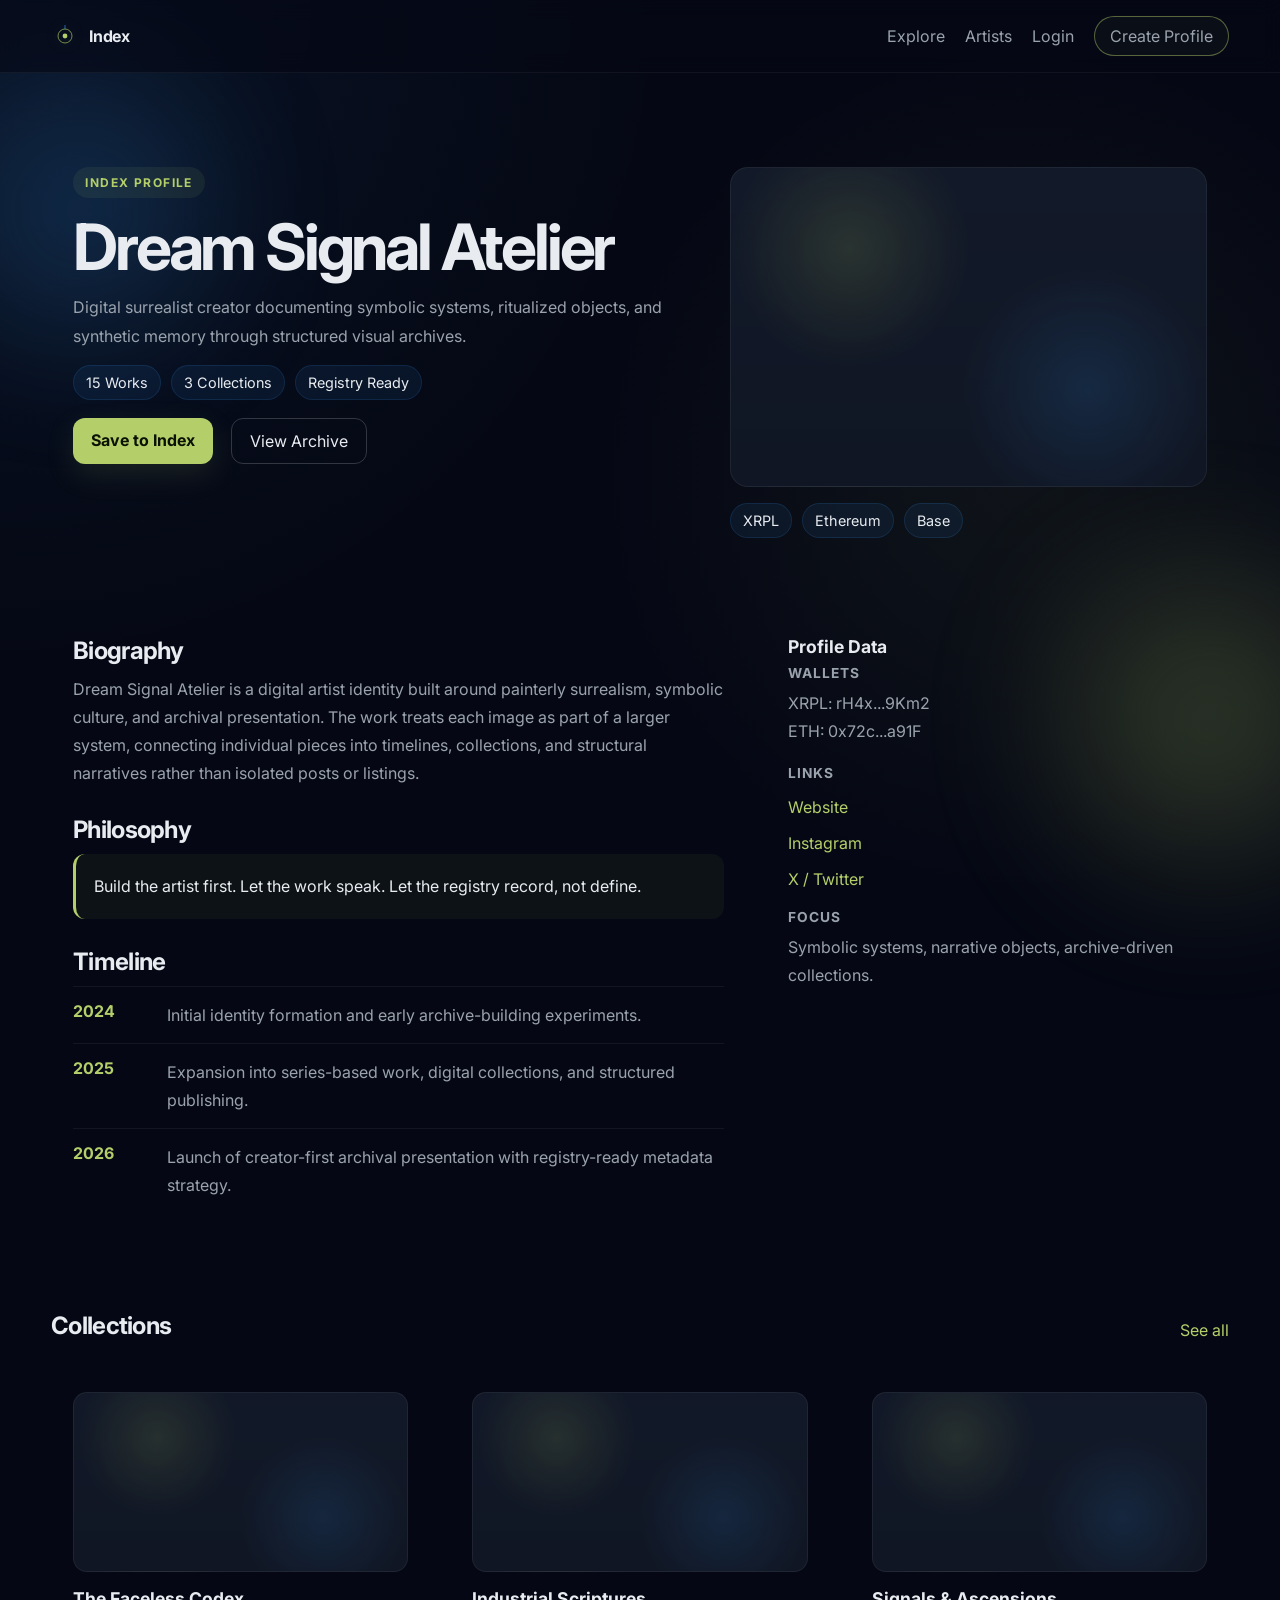
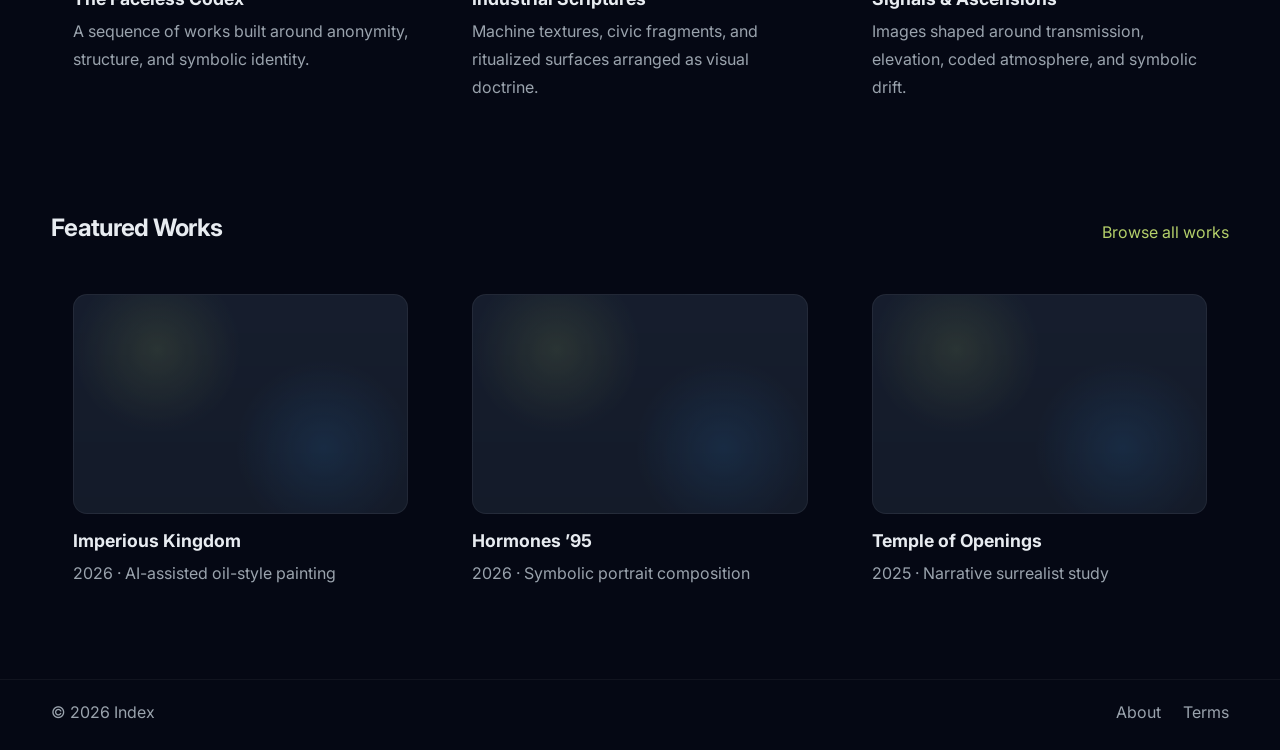
==== artist-profile.html @ c453631f "first commit" ====
<!DOCTYPE html>
<html lang="en">
<head>
  <meta charset="UTF-8" />
  <meta name="viewport" content="width=device-width, initial-scale=1.0"/>
  <title>Index — Artist Profile</title>
  <link rel="stylesheet" href="styles.css"/>
  <link href="https://fonts.googleapis.com/css2?family=Inter:wght@400;500;600;700;800&display=swap" rel="stylesheet">
</head>
<body>
  <div class="bg-orb bg-orb-1"></div>
  <div class="bg-orb bg-orb-2"></div>

  <header class="nav fade-in">
    <div class="container nav-inner">
      <div class="logo">
        <a href="index.html">
            <svg class="logo-mark" width="28" height="28" viewBox="0 0 64 64" fill="none">
            <circle cx="32" cy="32" r="16" stroke="#B4CF6A" stroke-width="1.5"/>
            <circle cx="32" cy="32" r="5.5" fill="#B4CF6A"/>
            <line x1="32" y1="8" x2="32" y2="15" stroke="#3A9DF7" stroke-width="1.5" stroke-linecap="round"/>
            </svg>
            <span>Index</span>
        </a>
        </div>

      <nav class="nav-links">
        <a href="explore.html">Explore</a>
        <a href="artists.html">Artists</a>
        <a href="login.html">Login</a>
        <a href="profile-create.html" class="btn-outline">Create Profile</a>
      </nav>
    </div>
  </header>

  <section class="page-hero">
    <div class="container artist-hero-grid">
      <div class="surface-card card-pad fade-up delay-1">
        <div class="eyebrow">INDEX PROFILE</div>
        <h1>Dream Signal Atelier</h1>
        <p>
          Digital surrealist creator documenting symbolic systems, ritualized objects,
          and synthetic memory through structured visual archives.
        </p>

        <div class="meta-row">
          <span class="meta-pill">15 Works</span>
          <span class="meta-pill">3 Collections</span>
          <span class="meta-pill">Registry Ready</span>
        </div>

        <div class="link-row">
            <a href="login.html" class="btn-primary">Save to Index</a>
            <a href="#collections" class="btn-ghost">View Archive</a>
        </div>
      </div>

      <div class="surface-card card-pad fade-up delay-2">
        <div class="artist-avatar-xl"></div>
        <div class="meta-row" style="margin-top:16px;">
          <span class="meta-pill">XRPL</span>
          <span class="meta-pill">Ethereum</span>
          <span class="meta-pill">Base</span>
        </div>
      </div>
    </div>
  </section>

  <section class="page-section">
    <div class="container artist-layout">
      <div class="surface-card card-pad fade-up delay-1">
        <h2 class="section-title">Biography</h2>
        <p class="card-copy">
          Dream Signal Atelier is a digital artist identity built around painterly surrealism,
          symbolic culture, and archival presentation. The work treats each image as part of
          a larger system, connecting individual pieces into timelines, collections, and
          structural narratives rather than isolated posts or listings.
        </p>

        <h2 class="section-title" style="margin-top:28px;">Philosophy</h2>
        <blockquote class="index-quote">
          Build the artist first. Let the work speak. Let the registry record, not define.
        </blockquote>

        <h2 class="section-title" style="margin-top:28px;">Timeline</h2>
        <div class="timeline-list">
          <div class="timeline-row">
            <span>2024</span>
            <p>Initial identity formation and early archive-building experiments.</p>
          </div>
          <div class="timeline-row">
            <span>2025</span>
            <p>Expansion into series-based work, digital collections, and structured publishing.</p>
          </div>
          <div class="timeline-row">
            <span>2026</span>
            <p>Launch of creator-first archival presentation with registry-ready metadata strategy.</p>
          </div>
        </div>
      </div>

      <aside class="artist-sidebar">
        <div class="surface-card card-pad fade-up delay-2">
          <h3 class="card-title">Profile Data</h3>
          <div class="sidebar-group">
            <span class="sidebar-label">Wallets</span>
            <p class="card-copy">XRPL: rH4x...9Km2</p>
            <p class="card-copy">ETH: 0x72c...a91F</p>
          </div>

          <div class="sidebar-group">
            <span class="sidebar-label">Links</span>
            <p><a class="text-link" href="#">Website</a></p>
            <p><a class="text-link" href="#">Instagram</a></p>
            <p><a class="text-link" href="#">X / Twitter</a></p>
          </div>

          <div class="sidebar-group">
            <span class="sidebar-label">Focus</span>
            <p class="card-copy">Symbolic systems, narrative objects, archive-driven collections.</p>
          </div>
        </div>
      </aside>
    </div>
  </section>

  <section class="page-section" id="collections">
    <div class="container">
      <div class="section-header fade-up">
        <h2 class="section-title">Collections</h2>
        <a href="#" class="text-link">See all</a>
      </div>

      <div class="grid-3">
        <article class="surface-card card-pad fade-up delay-1">
          <div class="artist-thumb"></div>
          <h3 class="card-title">The Faceless Codex</h3>
          <p class="card-copy">A sequence of works built around anonymity, structure, and symbolic identity.</p>
        </article>

        <article class="surface-card card-pad fade-up delay-2">
          <div class="artist-thumb"></div>
          <h3 class="card-title">Industrial Scriptures</h3>
          <p class="card-copy">Machine textures, civic fragments, and ritualized surfaces arranged as visual doctrine.</p>
        </article>

        <article class="surface-card card-pad fade-up delay-3">
          <div class="artist-thumb"></div>
          <h3 class="card-title">Signals & Ascensions</h3>
          <p class="card-copy">Images shaped around transmission, elevation, coded atmosphere, and symbolic drift.</p>
        </article>
      </div>
    </div>
  </section>

  <section class="page-section">
    <div class="container">
      <div class="section-header fade-up">
        <h2 class="section-title">Featured Works</h2>
        <a href="#" class="text-link">Browse all works</a>
      </div>

      <div class="grid-3">
        <article class="surface-card card-pad fade-up delay-1">
          <div class="work-thumb"></div>
          <h3 class="card-title">Imperious Kingdom</h3>
          <p class="card-copy">2026 · AI-assisted oil-style painting</p>
        </article>

        <article class="surface-card card-pad fade-up delay-2">
          <div class="work-thumb"></div>
          <h3 class="card-title">Hormones ’95</h3>
          <p class="card-copy">2026 · Symbolic portrait composition</p>
        </article>

        <article class="surface-card card-pad fade-up delay-3">
          <div class="work-thumb"></div>
          <h3 class="card-title">Temple of Openings</h3>
          <p class="card-copy">2025 · Narrative surrealist study</p>
        </article>
      </div>
    </div>
  </section>

  <footer class="footer fade-in">
    <div class="container footer-inner">
      <span>© 2026 Index</span>
      <div>
        <a href="#">About</a>
        <a href="#">Terms</a>
      </div>
    </div>
  </footer>
</body>
</html>
---- styles.css ----
:root {
  --bg: #050814;
  --panel: #0c1220;
  --panel-2: #11192b;

  --text: #e8ecf1;
  --muted: #9aa3ad;

  --accent: #b4cf6a;
  --accent2: #3a9df7;

  --border: rgba(255,255,255,0.07);
  --shadow: 0 20px 60px rgba(0,0,0,0.35);
}

* {
  box-sizing: border-box;
}

html {
  scroll-behavior: smooth;
}

body {
  margin: 0;
  font-family: "Inter", sans-serif;
  background:
    radial-gradient(circle at top left, rgba(58,157,247,0.08), transparent 25%),
    radial-gradient(circle at 80% 20%, rgba(180,207,106,0.06), transparent 20%),
    var(--bg);
  color: var(--text);
  overflow-x: hidden;
  position: relative;
}

.container {
  width: min(1200px, 92%);
  margin: auto;
  position: relative;
  z-index: 2;
}

a {
  text-decoration: none;
  color: inherit;
}

button {
  font: inherit;
  cursor: pointer;
  transition: transform 0.25s ease, box-shadow 0.25s ease, background 0.25s ease, border-color 0.25s ease;
}


/* BACKGROUND ORBS */
.bg-orb {
  position: fixed;
  border-radius: 999px;
  filter: blur(80px);
  opacity: 0.22;
  pointer-events: none;
  z-index: 0;
  animation: drift 14s ease-in-out infinite alternate;
}

.bg-orb-1 {
  width: 240px;
  height: 240px;
  background: var(--accent2);
  top: 90px;
  left: -40px;
}

.bg-orb-2 {
  width: 280px;
  height: 280px;
  background: var(--accent);
  bottom: 40px;
  right: -70px;
  animation-duration: 18s;
}

/* NAV */
.nav {
  border-bottom: 1px solid rgba(255,255,255,0.05);
  backdrop-filter: blur(10px);
  background: rgba(5, 8, 20, 0.6);
  position: sticky;
  top: 0;
  z-index: 20;
}

.nav-inner {
  display: flex;
  justify-content: space-between;
  align-items: center;
  min-height: 72px;
}

.logo {
  display: flex;
  align-items: center;
  gap: 10px;
  font-weight: 700;
  letter-spacing: -0.02em;
}

.logo-mark {
  filter: drop-shadow(0 0 8px rgba(180, 207, 106, 0.18));
  animation: logoPulse 4.5s ease-in-out infinite;
}

.nav-links {
  display: flex;
  gap: 20px;
  align-items: center;
}

.nav-links a {
  color: var(--muted);
  transition: color 0.2s ease;
}

.nav-links a:hover {
  color: var(--text);
}

.btn-outline {
  border: 1px solid rgba(180, 207, 106, 0.45);
  padding: 9px 15px;
  border-radius: 999px;
  background: rgba(180, 207, 106, 0.04);

  transition: box-shadow 0.25s ease, border-color 0.25s ease;
}

.btn-outline:hover {
  border-color: var(--accent);

  box-shadow:
    0 0 0 2px rgba(180, 207, 106, 0.18),
    0 0 12px rgba(180, 207, 106, 0.28);
}

/* HERO */
.hero {
  padding: 92px 0 72px;
}

.hero-grid {
  display: grid;
  grid-template-columns: 1.15fr 0.85fr;
  gap: 44px;
  align-items: center;
}

.eyebrow {
  display: inline-block;
  margin-bottom: 18px;
  padding: 8px 12px;
  border-radius: 999px;
  background: rgba(180, 207, 106, 0.08);
  color: var(--accent);
  font-size: 12px;
  font-weight: 700;
  letter-spacing: 0.12em;
}

.hero-left h1 {
  font-size: clamp(2.8rem, 6vw, 5rem);
  line-height: 0.95;
  letter-spacing: -0.06em;
  margin: 0 0 22px;
}

.hero-left p {
  color: var(--muted);
  max-width: 560px;
  font-size: 1.05rem;
  line-height: 1.8;
}

.hero-actions {
  margin-top: 30px;
  display: flex;
  gap: 15px;
  flex-wrap: wrap;
}

.btn-primary {
  background: var(--accent);
  color: #0a1102;
  padding: 12px 18px;
  border-radius: 12px;
  border: none;
  font-weight: 700;

  box-shadow: 0 10px 30px rgba(180, 207, 106, 0.12);
  transition: box-shadow 0.25s ease, background 0.25s ease;
}

.btn-primary:hover {
  box-shadow:
    0 0 0 2px rgba(180, 207, 106, 0.25),
    0 0 18px rgba(180, 207, 106, 0.35),
    0 10px 30px rgba(180, 207, 106, 0.18);

  background: #c3db7c;
}

.btn-ghost {
  background: transparent;
  border: 1px solid rgba(255,255,255,0.18);
  color: var(--text);
  padding: 12px 18px;
  border-radius: 12px;

  transition: box-shadow 0.25s ease, border-color 0.25s ease, background 0.25s ease;
}

.btn-ghost:hover {
  border-color: rgba(180, 207, 106, 0.4);

  box-shadow:
    0 0 0 2px rgba(180, 207, 106, 0.18),
    0 0 14px rgba(180, 207, 106, 0.25);

  background: rgba(180, 207, 106, 0.05);
}

/* HERO ART */
.hero-art-grid {
  display: grid;
  grid-template-columns: repeat(2, 1fr);
  gap: 14px;
}

.art-card {
  background:
    linear-gradient(145deg, rgba(17,25,43,0.95), rgba(11,18,32,0.98));
  border: 1px solid var(--border);
  border-radius: 18px;
  box-shadow: var(--shadow);
  min-height: 150px;
  position: relative;
  overflow: hidden;
  transition: transform 0.3s ease, border-color 0.3s ease;
}

.art-card::before {
  content: "";
  position: absolute;
  inset: 0;
  background:
    radial-gradient(circle at 25% 25%, rgba(180,207,106,0.14), transparent 28%),
    radial-gradient(circle at 75% 75%, rgba(58,157,247,0.14), transparent 30%);
  opacity: 0.9;
}

.art-card:hover {
  transform: translateY(-4px) scale(1.01);
  border-color: rgba(180, 207, 106, 0.22);
}

.art-card-1 { animation: floatCard 6s ease-in-out infinite; }
.art-card-2 { animation: floatCard 7.5s ease-in-out infinite 0.6s; }
.art-card-3 { animation: floatCard 6.8s ease-in-out infinite 1.2s; }
.art-card-4 { animation: floatCard 8s ease-in-out infinite 0.9s; }

/* VALUE */
.value {
  padding: 34px 0 66px;
}

.value-grid {
  display: grid;
  grid-template-columns: repeat(3, 1fr);
  gap: 20px;
}

.value-card {
  background: rgba(12, 18, 32, 0.88);
  border: 1px solid var(--border);
  padding: 24px;
  border-radius: 18px;
  box-shadow: var(--shadow);
  transition: transform 0.25s ease, border-color 0.25s ease;
}

.value-card:hover {
  transform: translateY(-4px);
  border-color: rgba(58,157,247,0.22);
}

.value-card h3 {
  margin-top: 0;
  margin-bottom: 10px;
  font-size: 1.15rem;
}

.value-card p {
  margin: 0;
  color: var(--muted);
  line-height: 1.7;
}

/* STEPS */
.steps {
  padding: 58px 0 72px;
  text-align: center;
}

.steps h2,
.cta h2 {
  margin: 0 0 18px;
  font-size: clamp(2rem, 4vw, 2.9rem);
  letter-spacing: -0.04em;
}

.steps-grid {
  display: grid;
  grid-template-columns: repeat(4, 1fr);
  margin-top: 30px;
  gap: 18px;
}

.step-card {
  background: rgba(12, 18, 32, 0.82);
  border: 1px solid var(--border);
  border-radius: 18px;
  padding: 24px 18px;
  transition: transform 0.25s ease, border-color 0.25s ease;
}

.step-card:hover {
  transform: translateY(-4px);
  border-color: rgba(180, 207, 106, 0.22);
}

.step-card span {
  display: inline-block;
  margin-bottom: 14px;
  color: var(--accent);
  font-weight: 800;
  font-size: 0.95rem;
  letter-spacing: 0.08em;
}

.step-card p {
  margin: 0;
  color: var(--text);
}

/* CTA */
.cta {
  padding: 70px 0 84px;
  text-align: center;
}

.cta .container {
  background: linear-gradient(180deg, rgba(12,18,32,0.92), rgba(12,18,32,0.72));
  border: 1px solid var(--border);
  border-radius: 26px;
  padding: 48px 24px;
  box-shadow: var(--shadow);
}

.cta h2 {
  margin-bottom: 22px;
}

/* FOOTER */
.footer {
  border-top: 1px solid rgba(255,255,255,0.05);
  padding: 22px 0 28px;
}

.footer-inner {
  display: flex;
  justify-content: space-between;
  gap: 18px;
  color: var(--muted);
}

.footer-inner a {
  margin-left: 18px;
}

.footer-inner a:hover {
  color: var(--text);
}

/* REVEAL ANIMATIONS */
.fade-in {
  animation: fadeIn 0.9s ease forwards;
}

.fade-up {
  opacity: 0;
  transform: translateY(18px);
  animation: fadeUp 0.9s ease forwards;
}

.delay-1 { animation-delay: 0.12s; }
.delay-2 { animation-delay: 0.28s; }
.delay-3 { animation-delay: 0.44s; }

/* KEYFRAMES */
@keyframes fadeIn {
  from { opacity: 0; }
  to { opacity: 1; }
}

@keyframes fadeUp {
  from {
    opacity: 0;
    transform: translateY(18px);
  }
  to {
    opacity: 1;
    transform: translateY(0);
  }
}

@keyframes floatCard {
  0% { transform: translateY(0px); }
  50% { transform: translateY(-8px); }
  100% { transform: translateY(0px); }
}

@keyframes logoPulse {
  0% {
    transform: scale(1);
    filter: drop-shadow(0 0 4px rgba(180, 207, 106, 0.14));
  }
  50% {
    transform: scale(1.03);
    filter: drop-shadow(0 0 10px rgba(180, 207, 106, 0.24));
  }
  100% {
    transform: scale(1);
    filter: drop-shadow(0 0 4px rgba(180, 207, 106, 0.14));
  }
}

@keyframes drift {
  0% { transform: translate(0, 0) scale(1); }
  100% { transform: translate(18px, -12px) scale(1.05); }
}

/* RESPONSIVE */
@media (max-width: 980px) {
  .hero-grid,
  .value-grid,
  .steps-grid {
    grid-template-columns: 1fr;
  }

  .hero {
    padding-top: 64px;
  }

  .hero-right {
    max-width: 620px;
  }
}

@media (max-width: 720px) {
  .nav-inner,
  .footer-inner {
    flex-direction: column;
    align-items: flex-start;
    justify-content: center;
    padding: 14px 0;
  }

  .nav-links {
    flex-wrap: wrap;
  }

  .hero-art-grid {
    grid-template-columns: 1fr 1fr;
  }

  .art-card {
    min-height: 120px;
  }
}

/* ACCESSIBILITY */
@media (prefers-reduced-motion: reduce) {
  *,
  *::before,
  *::after {
    animation: none !important;
    transition: none !important;
    scroll-behavior: auto !important;
  }
}

/* SECOND HALF AND OTHER PAGES */
.page-hero {
  padding: 72px 0 34px;
}

.page-hero h1 {
  font-size: clamp(2.4rem, 5vw, 4.4rem);
  line-height: 0.96;
  letter-spacing: -0.05em;
  margin: 0 0 16px;
}

.page-hero p {
  max-width: 720px;
  color: var(--muted);
  line-height: 1.8;
  margin: 0;
}

.page-section {
  padding: 20px 0 70px;
}

.grid-3 {
  display: grid;
  grid-template-columns: repeat(3, 1fr);
  gap: 20px;
}

.grid-2 {
  display: grid;
  grid-template-columns: repeat(2, 1fr);
  gap: 20px;
}

.card-pad {
  padding: 22px;
}

.card-title {
  margin: 0 0 8px;
  font-size: 1.1rem;
}

.card-copy {
  margin: 0;
  color: var(--muted);
  line-height: 1.75;
}

.artist-thumb,
.explore-thumb {
  height: 180px;
  border-radius: 14px;
  border: 1px solid rgba(255,255,255,0.06);
  background:
    linear-gradient(rgba(0,0,0,0.16), rgba(0,0,0,0.24)),
    radial-gradient(circle at 25% 25%, rgba(180,207,106,0.16), transparent 28%),
    radial-gradient(circle at 75% 70%, rgba(58,157,247,0.16), transparent 30%),
    #151d2f;
  margin-bottom: 16px;
}

.meta-row {
  display: flex;
  flex-wrap: wrap;
  gap: 10px;
  margin-top: 14px;
}

.meta-pill {
  padding: 8px 12px;
  border-radius: 999px;
  color: var(--text);
  background: rgba(58,157,247,0.08);
  border: 1px solid rgba(58,157,247,0.14);
  font-size: 0.9rem;
}

.form-grid {
  display: grid;
  gap: 16px;
}

.field {
  display: grid;
  gap: 8px;
}

.field label {
  color: var(--muted);
  font-size: 0.92rem;
  font-weight: 600;
}

.field input,
.field textarea {
  width: 100%;
  background: rgba(255,255,255,0.02);
  color: var(--text);
  border: 1px solid rgba(255,255,255,0.08);
  border-radius: 12px;
  padding: 14px 14px;
  font: inherit;
  outline: none;
  transition: border-color 0.25s ease, box-shadow 0.25s ease, background 0.25s ease;
}

.field input:focus,
.field textarea:focus {
  border-color: rgba(180, 207, 106, 0.34);
  box-shadow:
    0 0 0 1px rgba(180, 207, 106, 0.16),
    0 0 14px rgba(180, 207, 106, 0.08);
  background: rgba(255,255,255,0.03);
}

.field textarea {
  min-height: 140px;
  resize: vertical;
}

.login-wrap {
  min-height: calc(100vh - 180px);
  display: grid;
  place-items: center;
}

.login-panel {
  width: min(520px, 100%);
  padding: 28px;
}

.link-row {
  display: flex;
  gap: 18px;
  flex-wrap: wrap;
  margin-top: 18px;
}

.text-link {
  color: var(--accent);
}

.text-link:hover {
  color: #d3e78b;
}

@media (max-width: 980px) {
  .grid-3,
  .grid-2 {
    grid-template-columns: 1fr;
  }
}

/* THE THIRD PART PROFILE AND ARTWORK DETAIL PAGES */

.artist-hero-grid {
  display: grid;
  grid-template-columns: 1.1fr 0.9fr;
  gap: 20px;
  align-items: stretch;
}

.artist-layout {
  display: grid;
  grid-template-columns: 1.2fr 0.8fr;
  gap: 20px;
}

.artist-sidebar {
  display: grid;
  gap: 20px;
  align-content: start;
}

.artist-avatar-xl {
  min-height: 320px;
  border-radius: 18px;
  border: 1px solid rgba(255,255,255,0.06);
  background:
    linear-gradient(rgba(0,0,0,0.14), rgba(0,0,0,0.24)),
    radial-gradient(circle at 25% 25%, rgba(180,207,106,0.18), transparent 28%),
    radial-gradient(circle at 75% 70%, rgba(58,157,247,0.18), transparent 30%),
    #151d2f;
}

.section-header {
  display: flex;
  align-items: center;
  justify-content: space-between;
  gap: 16px;
  margin-bottom: 20px;
}

.section-title {
  margin: 0 0 10px;
  font-size: 1.5rem;
  letter-spacing: -0.03em;
}

.index-quote {
  margin: 0;
  padding: 18px 18px;
  border-left: 3px solid var(--accent);
  border-radius: 12px;
  background: rgba(180, 207, 106, 0.05);
  color: var(--text);
  line-height: 1.8;
}

.timeline-list {
  display: grid;
  gap: 14px;
}

.timeline-row {
  display: grid;
  grid-template-columns: 80px 1fr;
  gap: 14px;
  padding-top: 14px;
  border-top: 1px solid rgba(255,255,255,0.06);
}

.timeline-row span {
  color: var(--accent);
  font-weight: 700;
}

.timeline-row p {
  margin: 0;
  color: var(--muted);
  line-height: 1.75;
}

.sidebar-group + .sidebar-group,
.detail-group + .detail-group {
  margin-top: 20px;
}

.sidebar-label {
  display: block;
  margin-bottom: 8px;
  color: var(--muted);
  font-size: 0.86rem;
  font-weight: 700;
  letter-spacing: 0.08em;
  text-transform: uppercase;
}

.work-thumb {
  height: 220px;
  border-radius: 14px;
  border: 1px solid rgba(255,255,255,0.06);
  background:
    linear-gradient(rgba(0,0,0,0.16), rgba(0,0,0,0.24)),
    radial-gradient(circle at 25% 25%, rgba(180,207,106,0.16), transparent 28%),
    radial-gradient(circle at 75% 70%, rgba(58,157,247,0.16), transparent 30%),
    #1a2336;
  margin-bottom: 16px;
}

.artwork-layout {
  display: grid;
  grid-template-columns: 1.2fr 0.8fr;
  gap: 20px;
  align-items: start;
}

.artwork-display {
  min-height: 620px;
  border-radius: 18px;
  border: 1px solid rgba(255,255,255,0.06);
  background:
    linear-gradient(rgba(0,0,0,0.12), rgba(0,0,0,0.24)),
    radial-gradient(circle at 25% 25%, rgba(180,207,106,0.12), transparent 28%),
    radial-gradient(circle at 75% 70%, rgba(58,157,247,0.14), transparent 30%),
    #182236;
}

@media (max-width: 980px) {
  .artist-hero-grid,
  .artist-layout,
  .artwork-layout {
    grid-template-columns: 1fr;
  }

  .artwork-display {
    min-height: 420px;
  }
}

/* SHARED CLICKABLE CARD STYLES */
.card-link {
  display: block;
  color: inherit;
  text-decoration: none;
}

.card-link:focus-visible {
  outline: 2px solid rgba(180, 207, 106, 0.5);
  outline-offset: 4px;
  border-radius: 18px;
}

.logo a {
  display: flex;
  align-items: center;
  gap: 10px;
  color: inherit;
  text-decoration: none;
}

.footer-inner a {
  color: inherit;
  text-decoration: none;
}
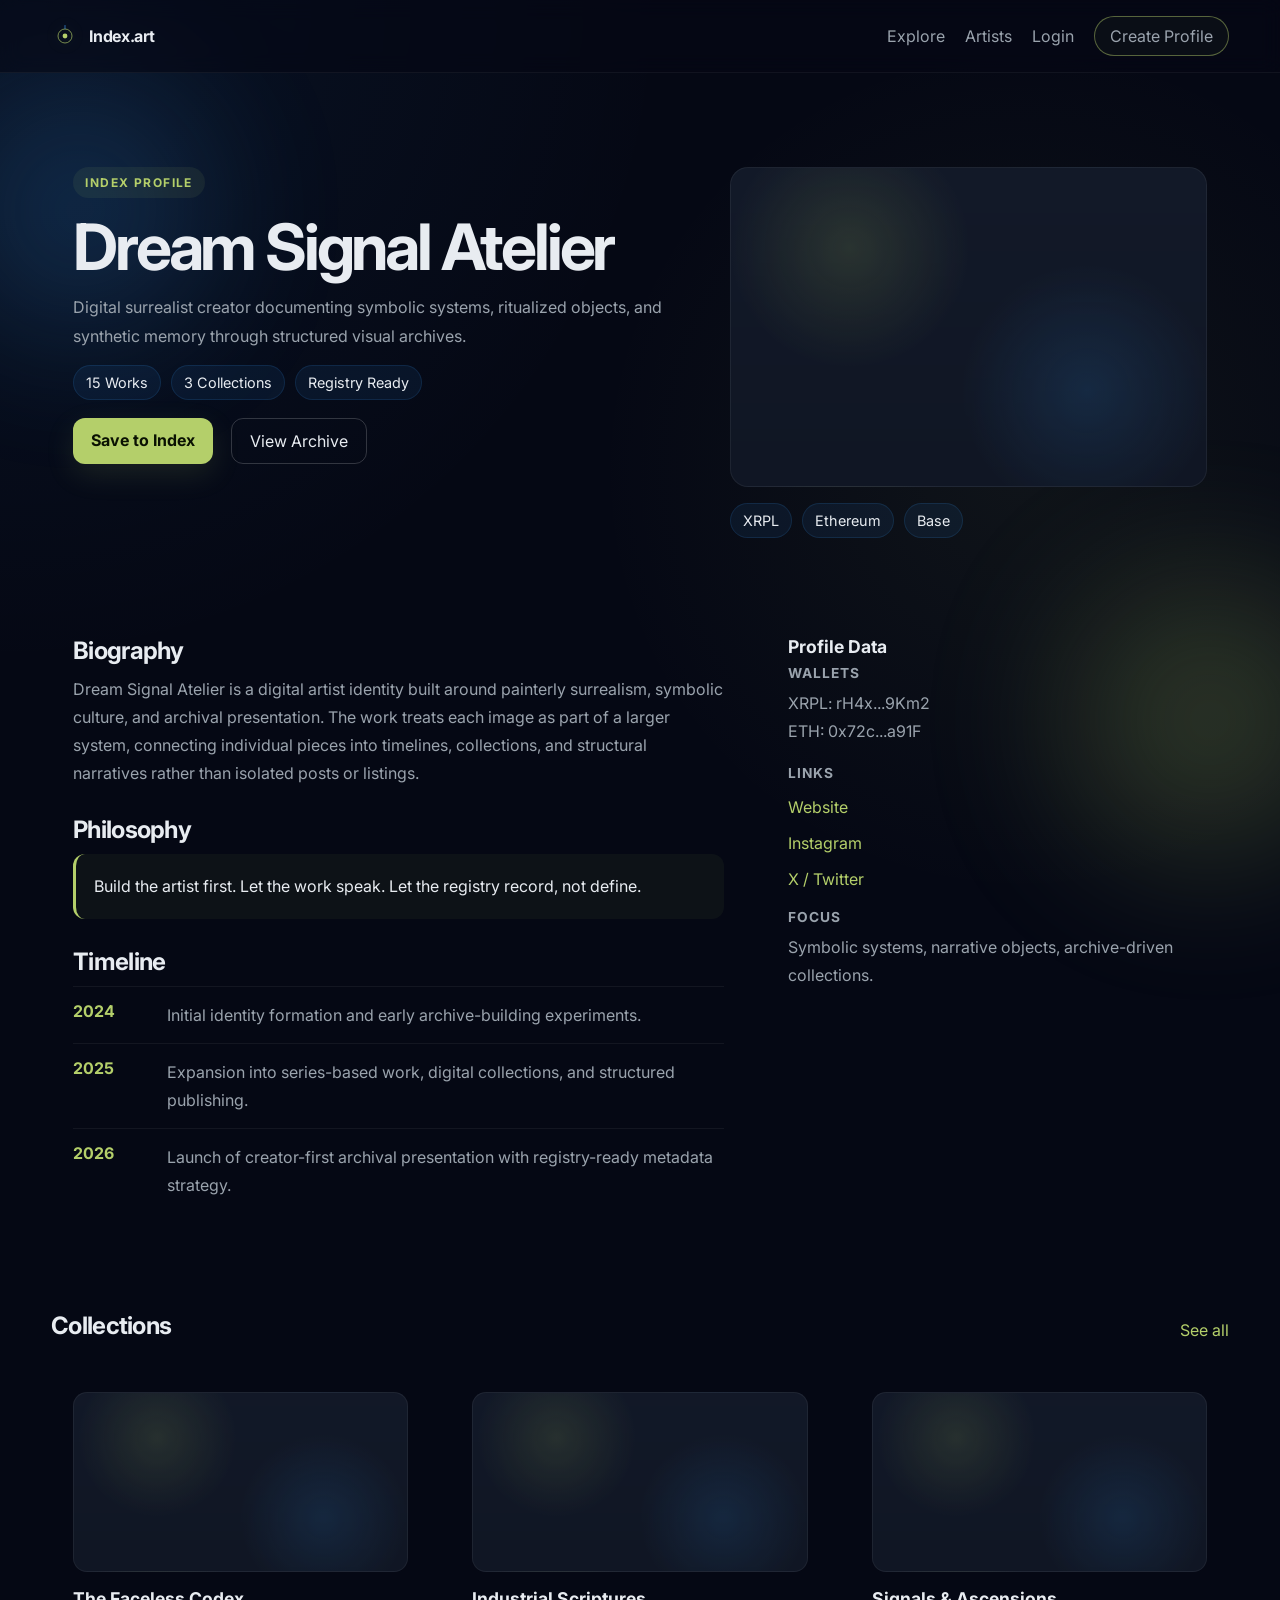
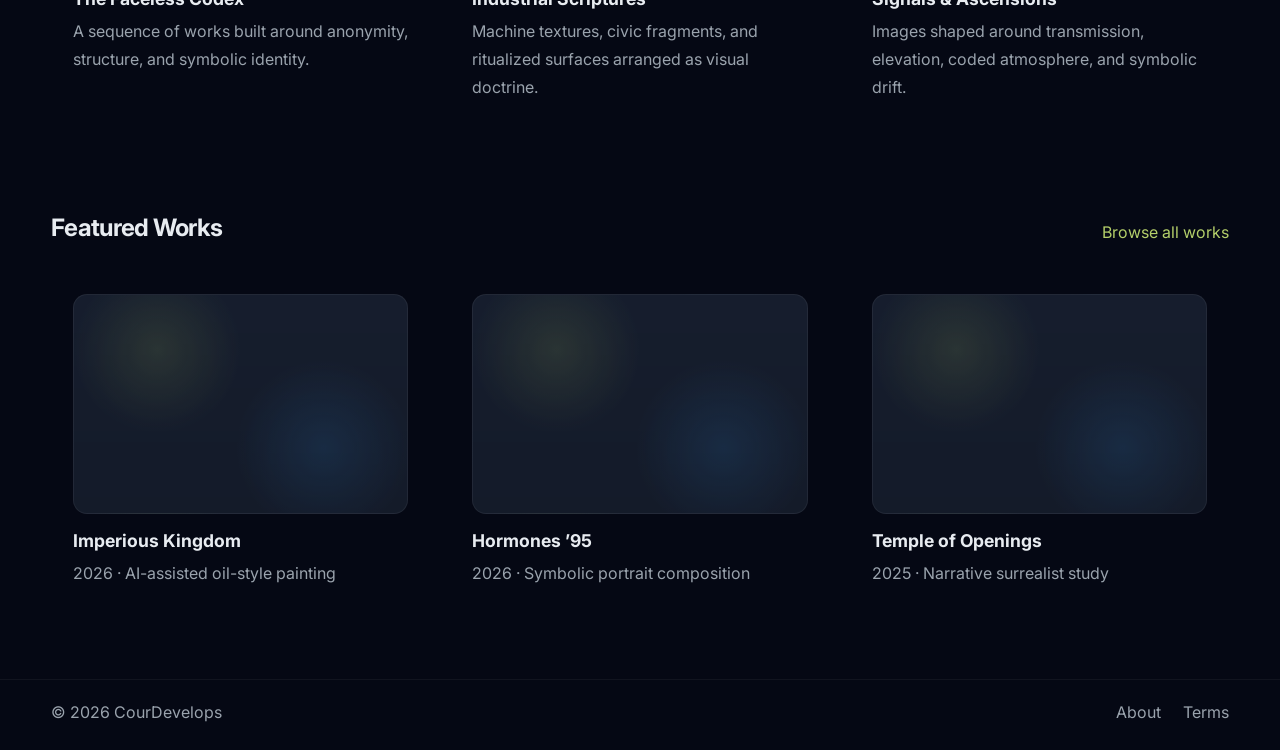
==== commit ffdfbae3: "stage 1 for prototype" ====
--- a/artist-profile.html
+++ b/artist-profile.html
@@ -20,7 +20,7 @@
             <circle cx="32" cy="32" r="5.5" fill="#B4CF6A"/>
             <line x1="32" y1="8" x2="32" y2="15" stroke="#3A9DF7" stroke-width="1.5" stroke-linecap="round"/>
             </svg>
-            <span>Index</span>
+            <span>Index.art</span>
         </a>
         </div>
 
@@ -184,7 +184,7 @@
 
   <footer class="footer fade-in">
     <div class="container footer-inner">
-      <span>© 2026 Index</span>
+      <span>© 2026 CourDevelops</span>
       <div>
         <a href="#">About</a>
         <a href="#">Terms</a>
